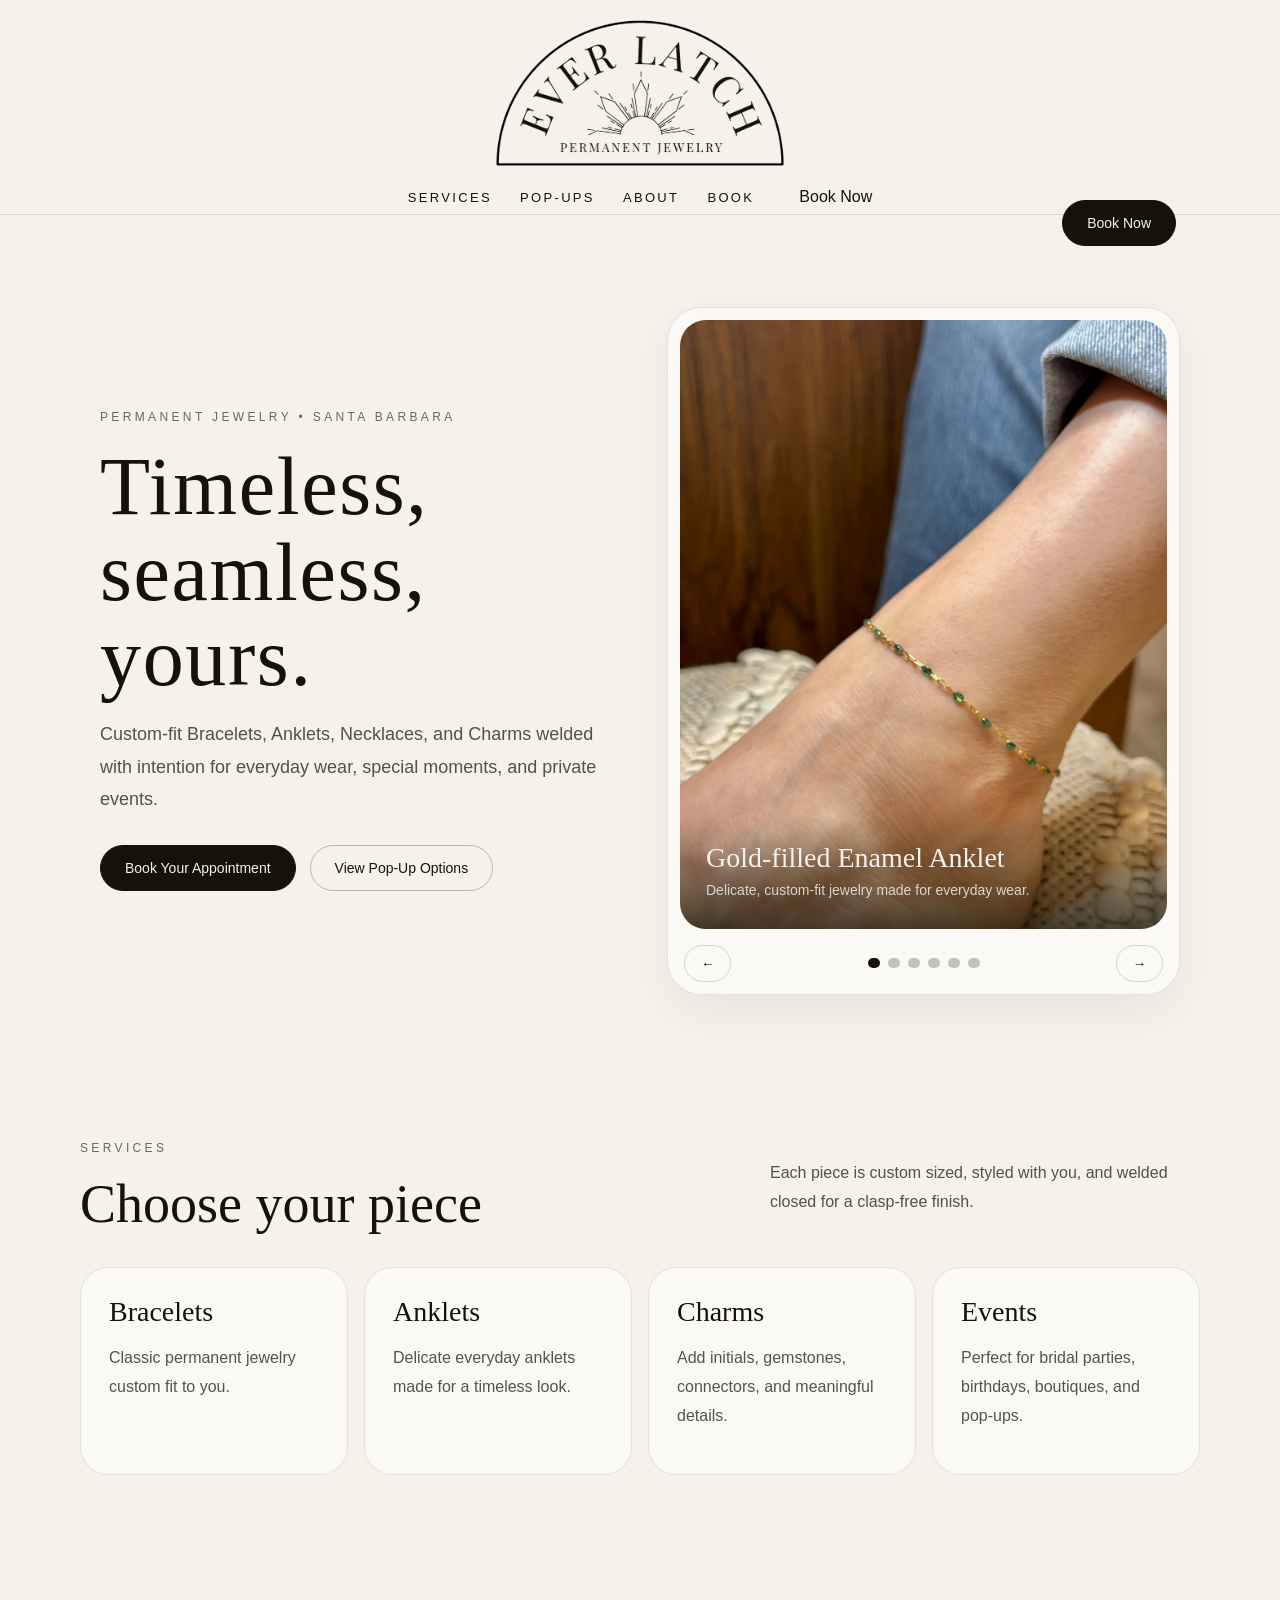
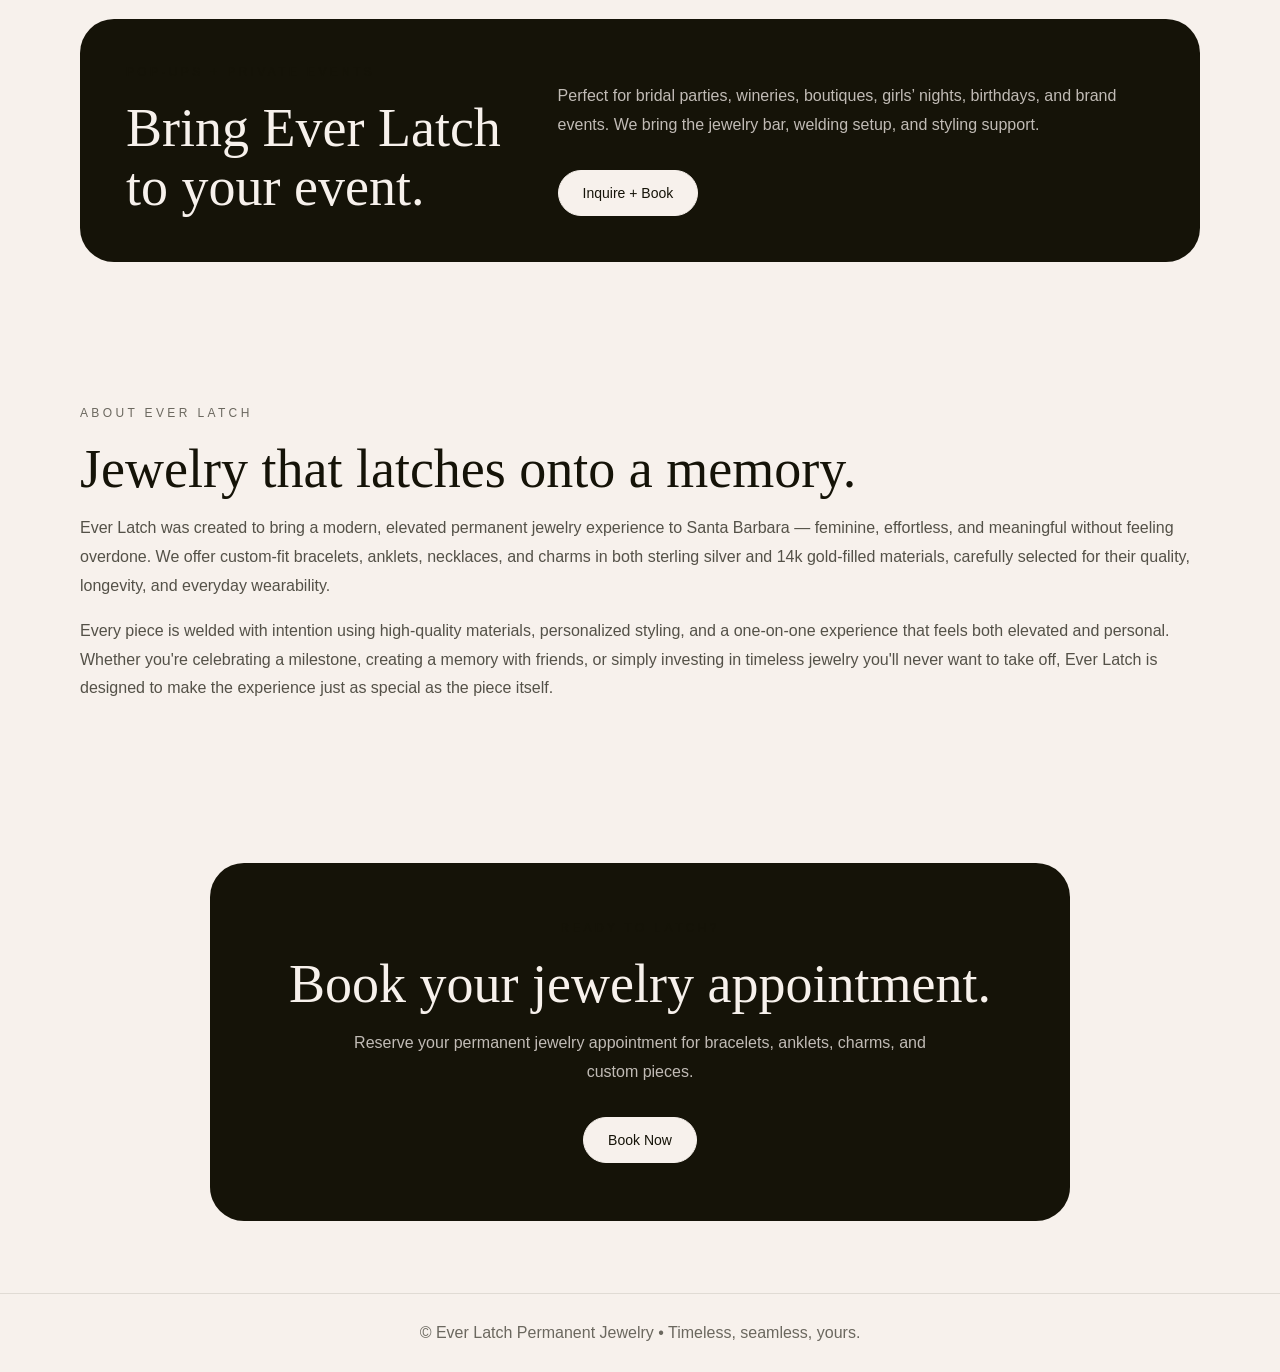
==== index.html @ 48a3379d "Update index.html" ====
<!doctype html>
<html lang="en">
<head>
  <meta charset="UTF-8">
  <meta name="viewport" content="width=device-width, initial-scale=1.0">
  <title>Ever Latch Permanent Jewelry</title>
  <meta name="description" content="Ever Latch Permanent Jewelry in Santa Barbara. Custom-fit bracelets, anklets, charms, and private events.">
  <style>
    * { box-sizing: border-box; }
    html { scroll-behavior: smooth; }
    body {
      margin: 0;
      background: #f7f1ec;
      color: #151308;
      font-family: Arial, sans-serif;
    }
    header {
      position: relative;
      background: rgba(247, 241, 236, 0.94);
      backdrop-filter: blur(10px);
      border-bottom: 1px solid rgba(21, 19, 8, 0.1);
    }
    .nav {
      max-width: 1120px;
      margin: 0 auto;
      padding: 8px 15px;
      display: flex;
      justify-content: center;
      position: relative;
      align-items: center;
      gap: 45px;

      position: relative;
    }
    .brand {
      font-family: Georgia, serif;
      font-size: 28px;
      letter-spacing: .25em;
      white-space: nowrap;
    }
    .brand img {
      height: 300px;
      width: auto;
      display: block;
    }
    nav { display: flex; gap: 28px; }
    nav a {
      text-decoration: none;
      color: #151308;
      font-size: 13px;
      letter-spacing: .18em;
      text-transform: uppercase;
    }
    .button {
      background: #151308;
      color: #f7f1ec;
      text-decoration: none;
      padding: 14px 24px;
      border-radius: 999px;
      display: inline-block;
      border: 1px solid #151308;
      font-size: 14px;
    }
    .header-button {
      position: absolute;
      top: 20px;
      right: 24px;
    }
    .button.outline {
      background: transparent;
      color: #151308;
      border-color: rgba(21, 19, 8, 0.25);
    }
    .button.light {
      background: #f7f1ec;
      color: #151308;
      border-color: #f7f1ec;
    }
    .hero {
      max-width: 1120px;
      margin: 0 auto;
      padding: 92px 20px 74px;
      display: grid;
      grid-template-columns: 1fr 1fr;
      gap: 54px;
      align-items: center;
    }
    .eyebrow {
      text-transform: uppercase;
      letter-spacing: .28em;
      font-size: 12px;
      color: rgba(21, 19, 8, .62);
      margin-bottom: 20px;
    }
    h1, h2, h3 {
      font-family: Georgia, serif;
      font-weight: 400;
      margin: 0;
    }
    h1 {
      font-size: clamp(52px, 7vw, 82px);
      line-height: 1.04;
      letter-spacing: .02em;
    }
    h2 {
      font-size: clamp(38px, 5vw, 54px);
      line-height: 1.08;
    }
    h3 { font-size: 28px; }
    p {
      line-height: 1.8;
      color: rgba(21, 19, 8, .72);
    }
    .hero-copy {
      font-size: 18px;
      max-width: 560px;
    }
    .actions {
      display: flex;
      gap: 14px;
      flex-wrap: wrap;
      margin-top: 30px;
    }
    .carousel {
      background: rgba(255, 255, 255, .54);
      border-radius: 34px;
      padding: 12px;
      border: 1px solid rgba(21, 19, 8, .1);
      box-shadow: 0 16px 50px rgba(21, 19, 8, .06);
    }
    .image-wrap {
      position: relative;
      aspect-ratio: 4 / 5;
      overflow: hidden;
      border-radius: 26px;
      background: #fbf8f5;
    }
    .image-wrap img {
      width: 100%;
      height: 100%;
      object-fit: cover;
      display: block;
    }
    .caption {
      position: absolute;
      left: 0;
      right: 0;
      bottom: 0;
      padding: 26px;
      background: linear-gradient(to top, rgba(21, 19, 8, .72), transparent);
      color: #f7f1ec;
    }
    .caption h3 { font-size: 28px; }
    .caption p {
      margin: 4px 0 0;
      color: rgba(247, 241, 236, .82);
      font-size: 14px;
    }
    .controls {
      display: flex;
      justify-content: space-between;
      align-items: center;
      margin-top: 16px;
      padding: 0 4px;
      position: relative;
      z-index: 20;
    }
    .arrow {
      background: transparent;
      border: 1px solid rgba(21, 19, 8, .16);
      padding: 10px 16px;
      border-radius: 999px;
      cursor: pointer;
      pointer-evnets: auto;
      z-index: 20;
    }
    .dots { display: flex; gap: 8px; }
    .dot {
      width: 10px;
      height: 10px;
      border-radius: 999px;
      background: rgba(21, 19, 8, .24);
      border: 0;
      cursor: pointer;
    }
    .image-wrap img {
      pointer-events: none;
    }
    .dot.active { background: #151308; }
    section { padding: 72px 20px; }
    .container {
      max-width: 1120px;
      margin: 0 auto;
    }
    .section-top {
      display: flex;
      justify-content: space-between;
      align-items: end;
      gap: 24px;
      margin-bottom: 34px;
    }
    .section-top p { max-width: 430px; }
    .grid {
      display: grid;
      grid-template-columns: repeat(4, 1fr);
      gap: 16px;
    }
    .card {
      background: rgba(255, 255, 255, .54);
      padding: 28px;
      border-radius: 28px;
      border: 1px solid rgba(21, 19, 8, .1);
    }
    .dark-band {
      background: #151308;
      color: #f7f1ec;
      border-radius: 34px;
      padding: 46px;
      display: grid;
      grid-template-columns: .8fr 1.2fr;
      gap: 34px;
      align-items: center;
    }
    .dark-band p { color: rgba(247, 241, 236, .76); }
    .book {
      background: #151308;
      color: #f7f1ec;
      border-radius: 34px;
      padding: 58px 30px;
      text-align: center;
      max-width: 860px;
      margin: auto;
    }
    .book p {
      color: rgba(247, 241, 236, .76);
      max-width: 620px;
      margin-left: auto;
      margin-right: auto;
    }
    footer {
      padding: 30px 20px;
      border-top: 1px solid rgba(21, 19, 8, .1);
      text-align: center;
      color: rgba(21, 19, 8, .62);
    }
    @media (max-width: 850px) {
      nav { display: none; }
      .nav .button { display: none; }
      .brand { font-size: 20px; letter-spacing: .18em; }
      .hero, .dark-band { grid-template-columns: 1fr; }
      .grid { grid-template-columns: 1fr; }
      .section-top { display: block; }
      section { padding: 54px 20px; }
      .hero { padding-top: 58px; gap: 36px; }
    }
    .top-logo {
      display: flex;
      justify-content: center;
      padding: 8px 0 2px;
    }
    .top-logo img {
      height: 170px;
      width: auto;
      display: block;
    }
      
  </style>
</head>

<body>
  <header>
    <div class="top-logo">
      <img src="images/EverLatchHL.png" alt="Ever Latch Logo">
      </div>
     <div class="nav">
      <nav>
        <a href="#services">Services</a>
        <a href="#events">Pop-Ups</a>
        <a href="#about">About</a>
        <a href="#book">Book</a>
      </nav>
      <a class="button header-button" href="https://book.squareup.com/appointments/vas2z8w1ss5yg8/location/LW295DB8795T6/services?buttonTextColor=ffffff&color=274b3a&locale=en&referrer=so&service_id=DXHAM6MCRI23MZCAGVRUA2XA" target="_blank" rel="noopener">Book Now</a>
       Book Now
       </a>
     </div>
  </header>

  <main>
    <section class="hero">
      <div>
        <div class="eyebrow">Permanent Jewelry • Santa Barbara</div>
        <h1>Timeless, seamless, yours.</h1>
        <p class="hero-copy">Custom-fit Bracelets, Anklets, Necklaces, and Charms welded with intention for everyday wear, special moments, and private events.</p>
        <div class="actions">
          <a class="button" href="https://book.squareup.com/appointments/vas2z8w1ss5yg8/location/LW295DB8795T6/services?buttonTextColor=ffffff&color=274b3a&locale=en&referrer=so&service_id=DXHAM6MCRI23MZCAGVRUA2XA" target="_blank" rel="noopener">Book Your Appointment</a>
          <a class="button outline" href="#events">View Pop-Up Options</a>
        </div>
      </div>

      <div class="carousel">
        <div class="image-wrap">
          <img id="carousel-image" src="images/EnamelAnklet.jpg" alt="Ever Latch jewelry">
          <div class="caption">
            <h3 id="carousel-title"></h3>
            <p id="carousel-caption"></p>
          </div>
        </div>
        <div class="controls">
          <button class="arrow" id="prev" aria-label="Previous photo">←</button>
          <div class="dots" id="dots"></div>
          <button class="arrow" id="next" aria-label="Next photo">→</button>
        </div>
      </div>
    </section>

    <section id="services">
      <div class="container">
        <div class="section-top">
          <div>
            <div class="eyebrow">Services</div>
            <h2>Choose your piece</h2>
          </div>
          <p>Each piece is custom sized, styled with you, and welded closed for a clasp-free finish.</p>
        </div>

        <div class="grid">
          <div class="card"><h3>Bracelets</h3><p>Classic permanent jewelry custom fit to you.</p></div>
          <div class="card"><h3>Anklets</h3><p>Delicate everyday anklets made for a timeless look.</p></div>
          <div class="card"><h3>Charms</h3><p>Add initials, gemstones, connectors, and meaningful details.</p></div>
          <div class="card"><h3>Events</h3><p>Perfect for bridal parties, birthdays, boutiques, and pop-ups.</p></div>
        </div>
      </div>
    </section>

    <section id="events">
      <div class="container">
        <div class="dark-band">
          <div>
            <div class="eyebrow">Pop-Ups + Private Events</div>
            <h2>Bring Ever Latch to your event.</h2>
          </div>
          <div>
            <p>Perfect for bridal parties, wineries, boutiques, girls’ nights, birthdays, and brand events. We bring the jewelry bar, welding setup, and styling support.</p>
            <div class="actions">
              <a class="button light" href="https://form.jotform.com/261466864950064" target="_blank" rel="noopener">Inquire + Book</a>
            </div>
          </div>
        </div>
      </div>
    </section>

    <section id="about">
      <div class="container">
        <div class="eyebrow">About Ever Latch</div>
        <h2>Jewelry that latches onto a memory.</h2>
        <p> 
          Ever Latch was created to bring a modern, elevated permanent jewelry experience to Santa Barbara — feminine, effortless, and meaningful without feeling overdone. We offer custom-fit bracelets, anklets, necklaces, and charms in both sterling silver and 14k gold-filled materials, carefully selected for their quality, longevity, and everyday wearability.
</p>

<p>
  Every piece is welded with intention using high-quality materials, personalized styling, and a one-on-one experience that feels both elevated and personal. Whether you're celebrating a milestone, creating a memory with friends, or simply investing in timeless jewelry you'll never want to take off, Ever Latch is designed to make the experience just as special as the piece itself.
</p>
      </div>
    </section>

    <section id="book">
      <div class="book">
        <div class="eyebrow">Ready to latch?</div>
        <h2>Book your jewelry appointment.</h2>
        <p>Reserve your permanent jewelry appointment for bracelets, anklets, charms, and custom pieces.</p>
        <div class="actions" style="justify-content:center">
          <a class="button light" href="https://book.squareup.com/appointments/vas2z8w1ss5yg8/location/LW295DB8795T6/services?buttonTextColor=ffffff&color=274b3a&locale=en&referrer=so&service_id=DXHAM6MCRI23MZCAGVRUA2XA" target="_blank" rel="noopener">Book Now</a>
        </div>
      </div>
    </section>
  </main>

  <footer>© Ever Latch Permanent Jewelry • Timeless, seamless, yours.</footer>

  <script>
    const photos = [
      {
        src: "images/EnamelAnklet.jpg",
        alt: "Specialty Chain",
        title: "Gold-filled Enamel Anklet",
        caption: "Delicate, custom-fit jewelry made for everyday wear."
      },
      {
        src: "images/GoldStacker.jpg",
        alt: "14k Gold-Filled chains",
        title: "14k Gold-Filled chains",
        caption: "Simple gold layers with an effortless finish."
      },
      {
        src: "images/CharmsandChains.jpg",
        alt: "Chains, charms + connectors",
        title: "Chains, charms + connectors",
        caption: "Curated details to make your piece personal."
      },
      {
        src: "images/MixedMetals.jpg",
        alt: "Mixed Metal Styling",
        title: "Mixed Metal Styling",
        caption: "Layered bracelets with meaningful accents."
      },
      {
        src: "images/GoldBirthstone.jpg",
        alt: "Tiny details",
        title: "Tiny details",
        caption: "A subtle connector for the perfect finishing touch."
      },
      {
        src: "images/Gold-B.jpg",
        alt: "Personalized jewelry",
        title: "Personalized jewelry",
        caption: "Initial charms and keepsake pieces welded to you."
      }
    ];

    let active = 0;

    const image = document.getElementById("carousel-image");
    const title = document.getElementById("carousel-title");
    const caption = document.getElementById("carousel-caption");
    const dots = document.getElementById("dots");

    function render() {
      image.src = photos[active].src;
      image.alt = photos[active].alt;
      title.textContent = photos[active].title;
      caption.textContent = photos[active].caption;

      dots.innerHTML = "";

      photos.forEach((_, index) => {
        const dot = document.createElement("button");
        dot.className = "dot" + (index === active ? " active" : "");
        dot.setAttribute("aria-label", "Show photo " + (index + 1));
        dot.onclick = () => {
          active = index;
          render();
        };
        dots.appendChild(dot);
      });
    }

    document.getElementById("prev").onclick = () => {
      active = (active - 1 + photos.length) % photos.length;
      render();
    };

    document.getElementById("next").onclick = () => {
      active = (active + 1) % photos.length;
      render();
    };

    setInterval(() => {
      active = (active + 1) % photos.length;
      render();
    }, 4000);

    render();
  </script>
</body>
</html>
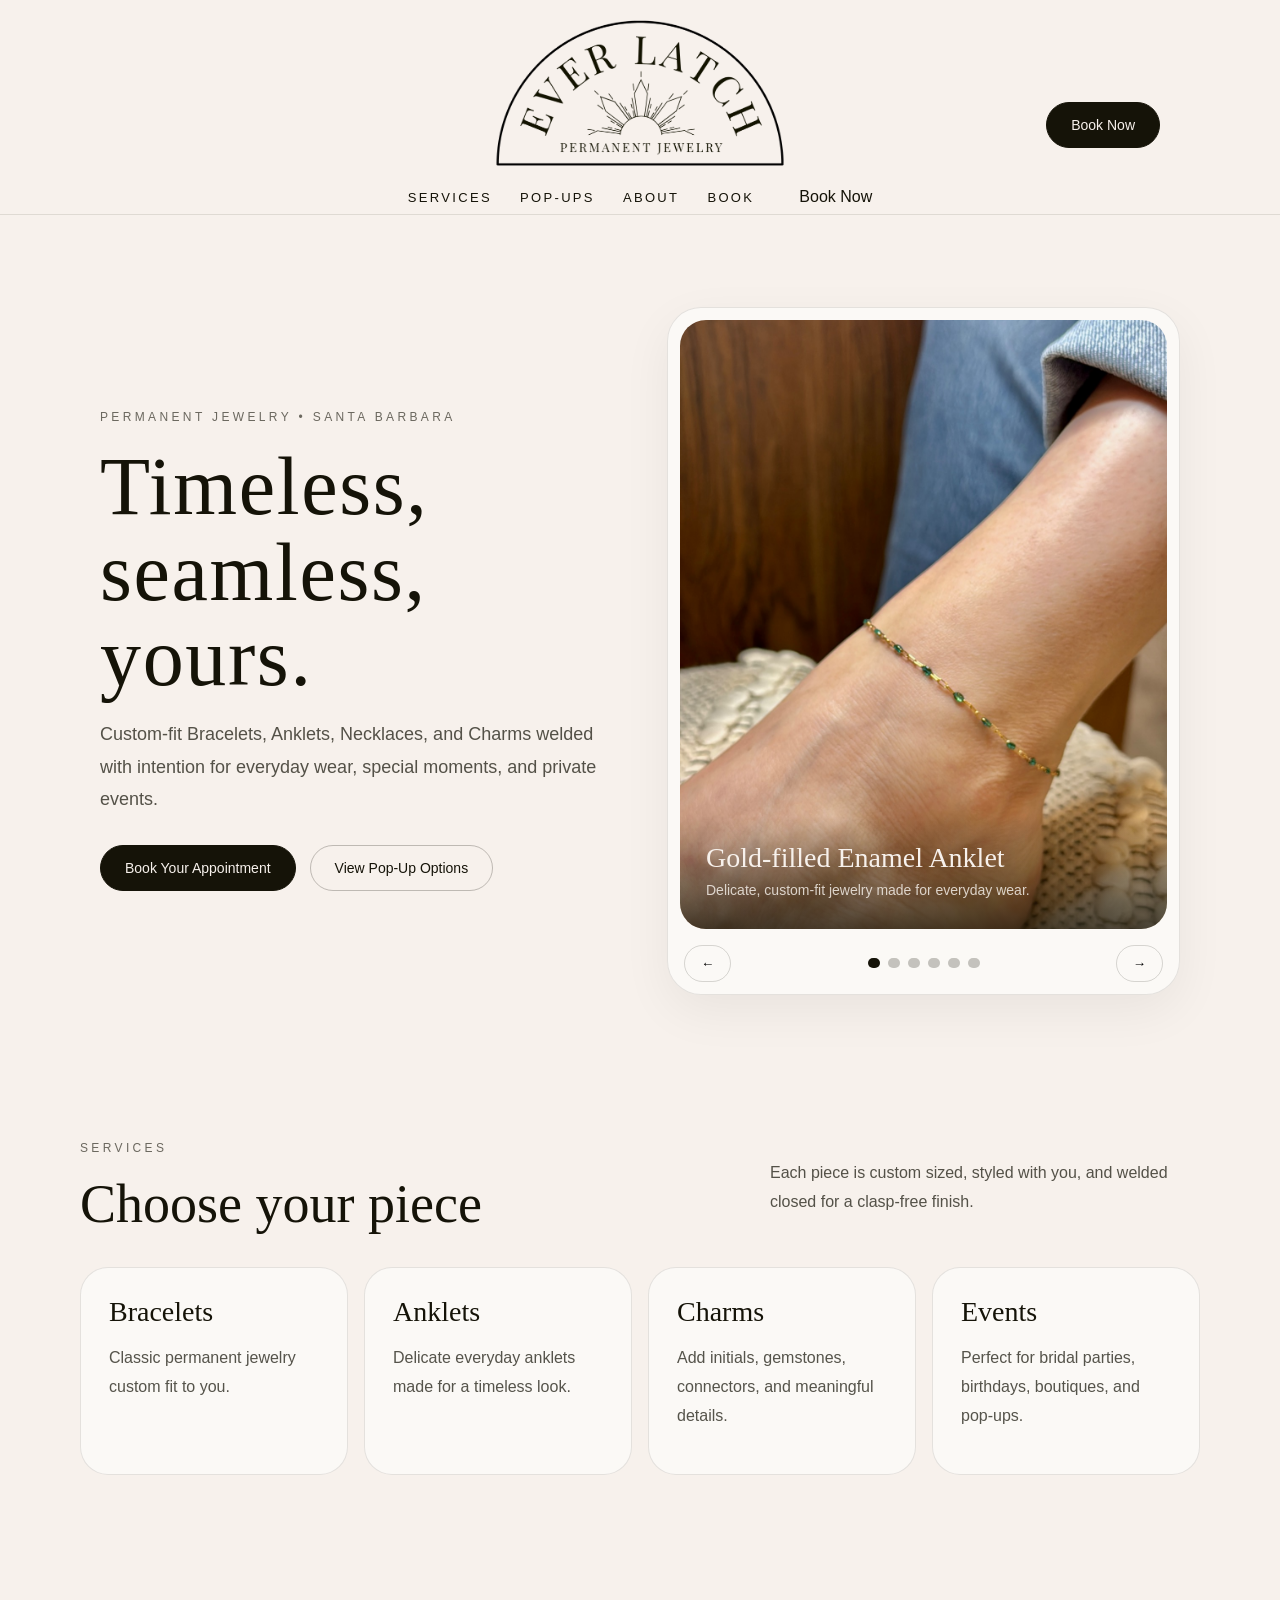
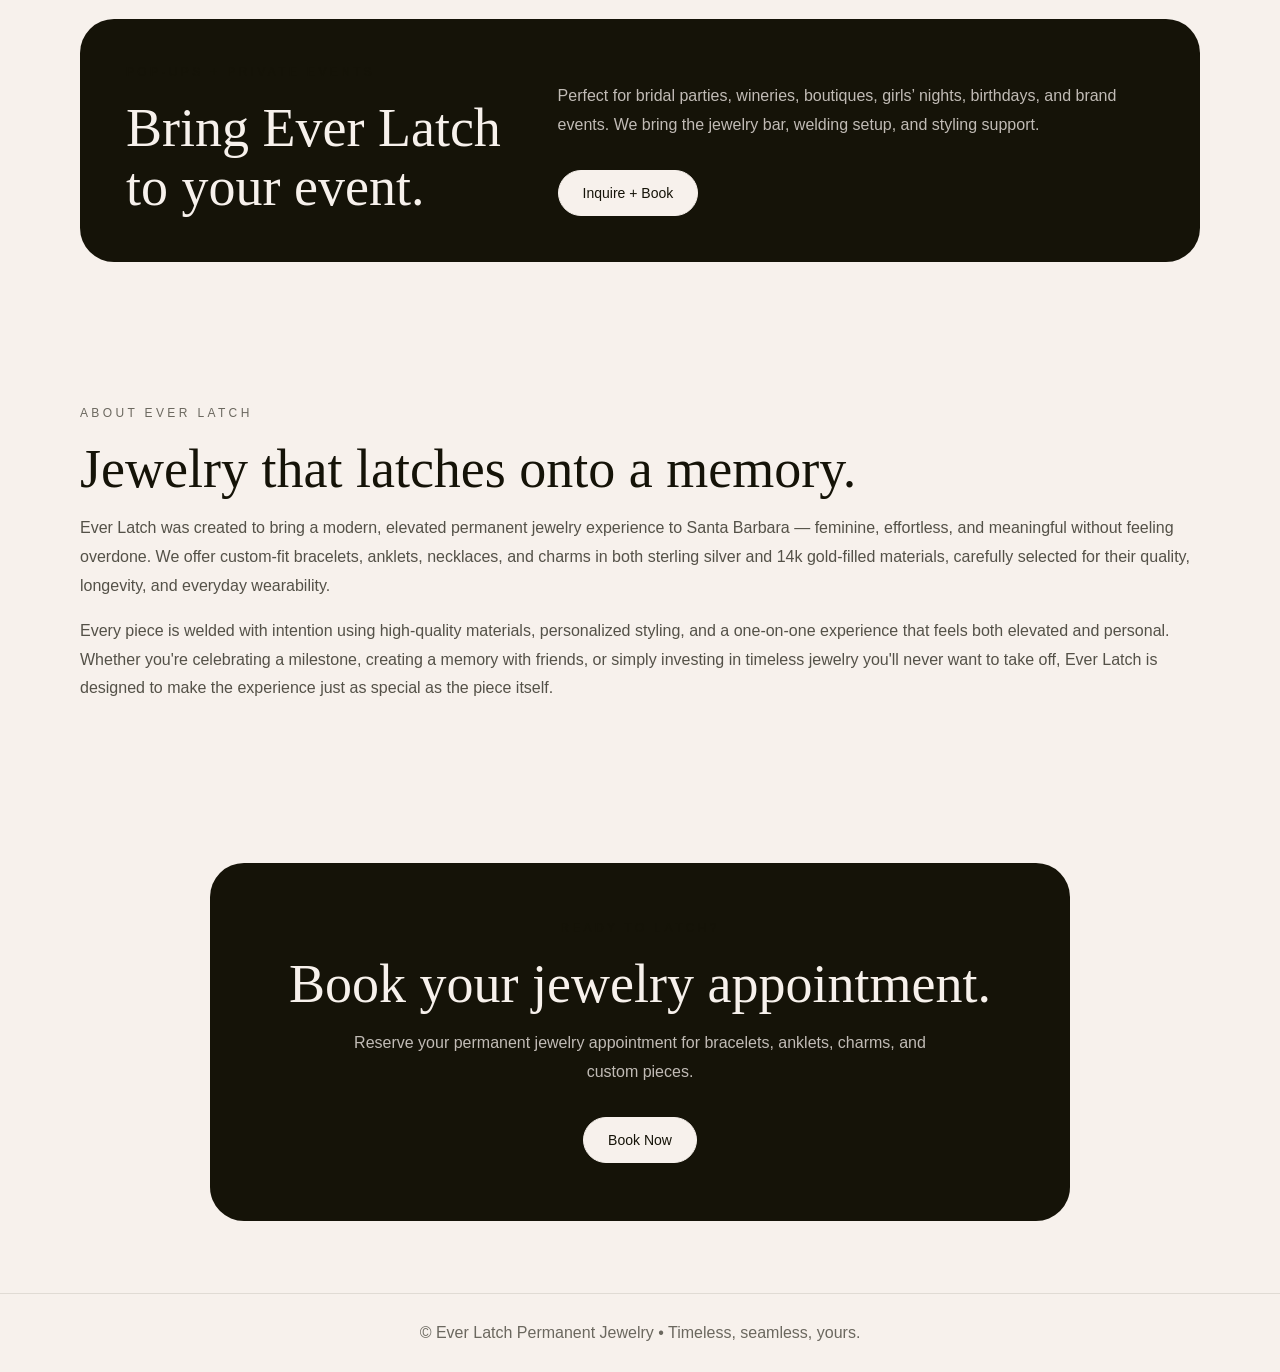
==== commit 3208509a: "Update index.html" ====
--- a/index.html
+++ b/index.html
@@ -63,8 +63,8 @@
     }
     .header-button {
       position: absolute;
-      top: 20px;
-      right: 24px;
+      top: -78px;
+      right: 40px;
     }
     .button.outline {
       background: transparent;
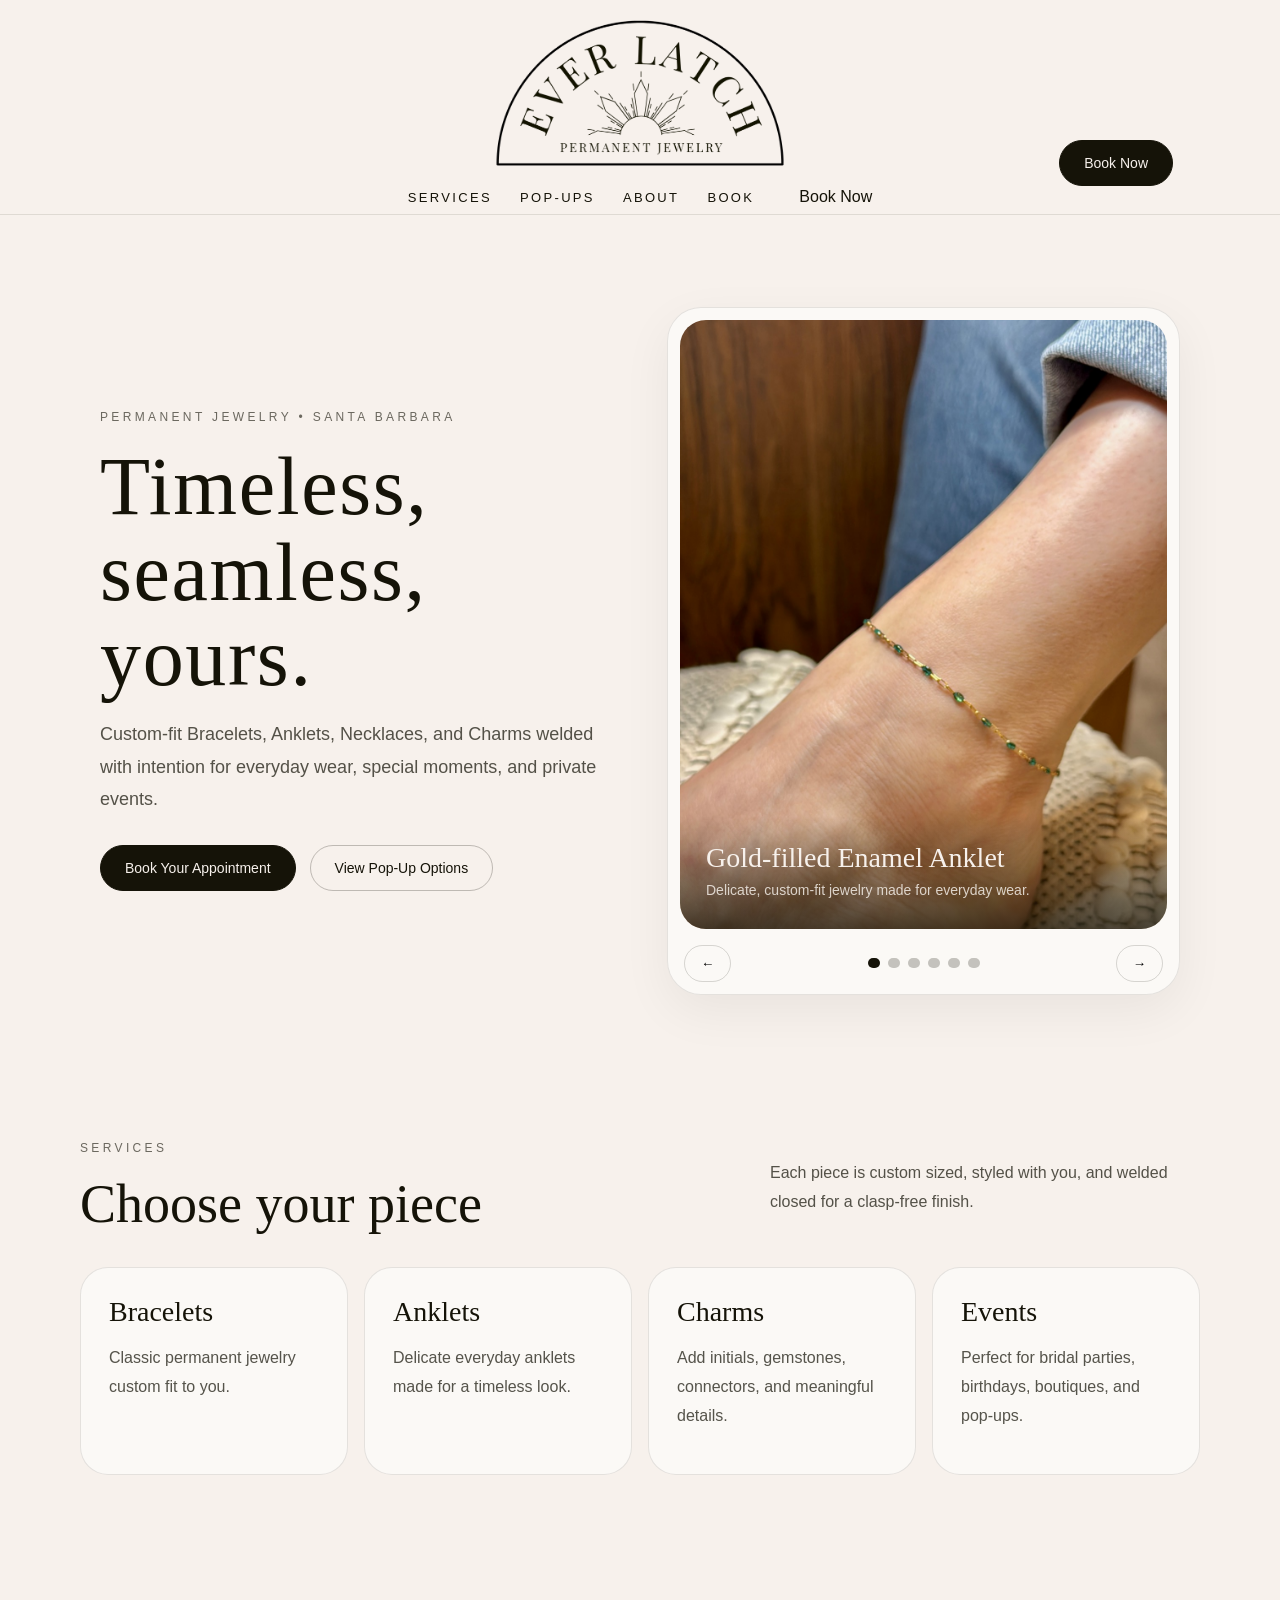
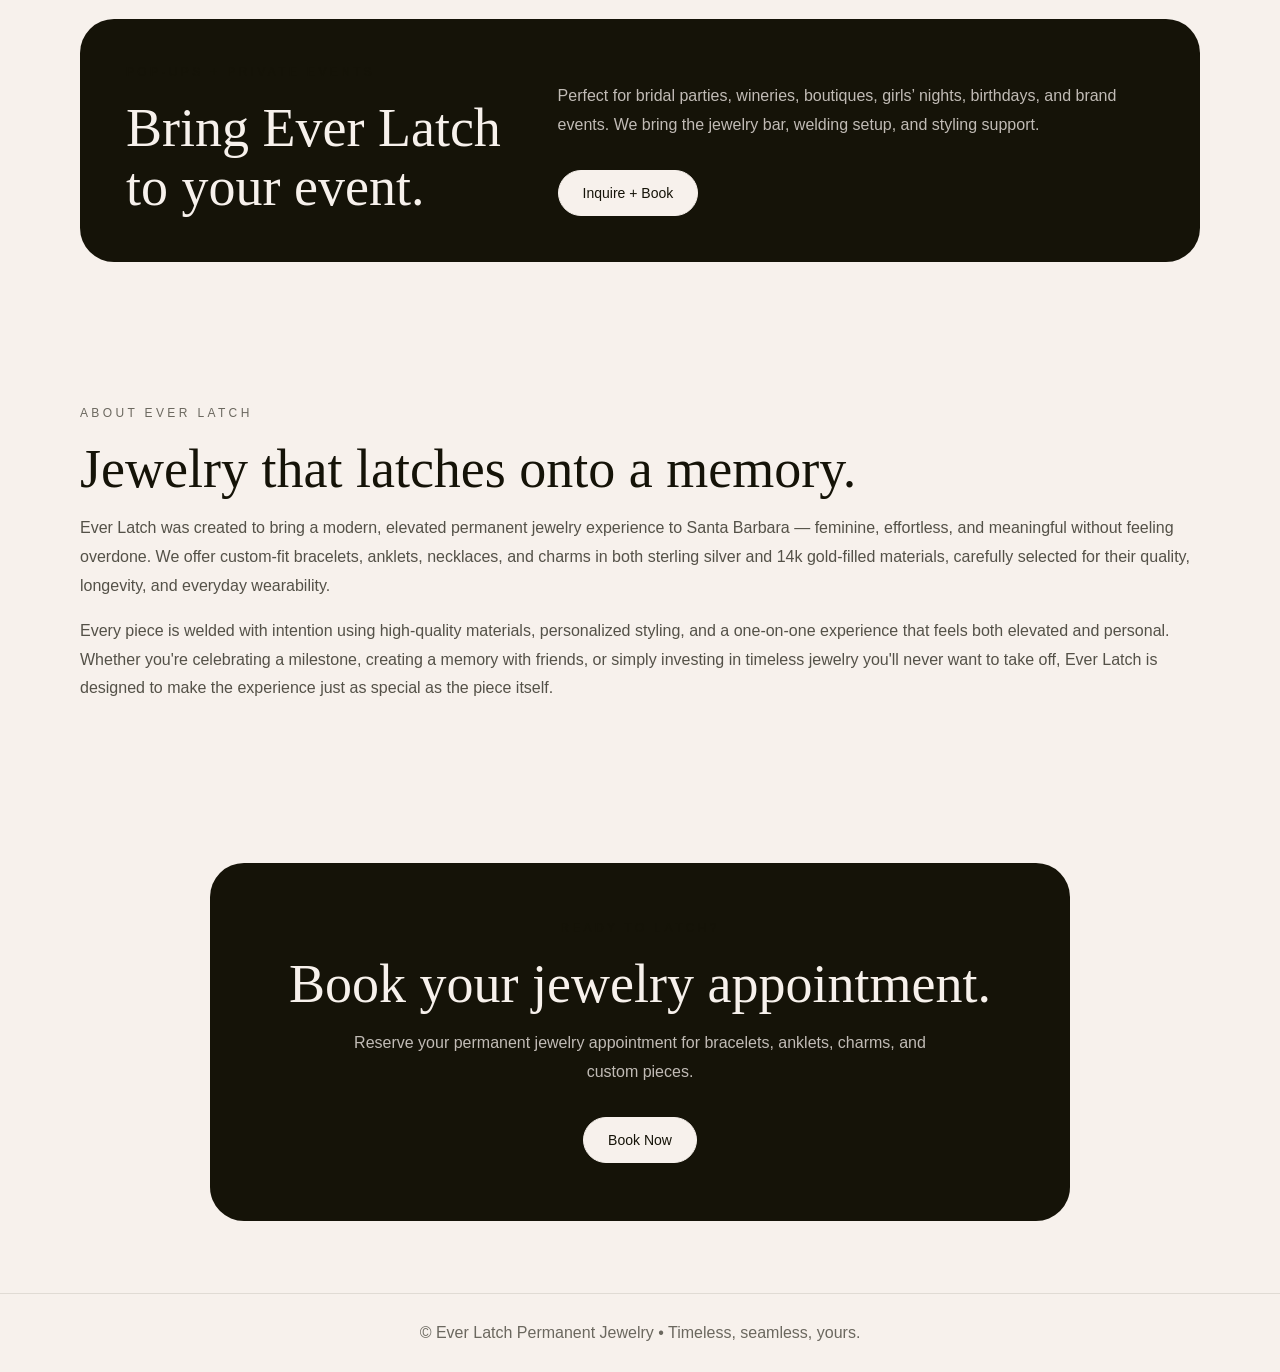
==== commit 266cd06d: "Update index.html" ====
--- a/index.html
+++ b/index.html
@@ -63,8 +63,8 @@
     }
     .header-button {
       position: absolute;
-      top: -78px;
-      right: 40px;
+      top:-40px;
+      right:27px;
     }
     .button.outline {
       background: transparent;
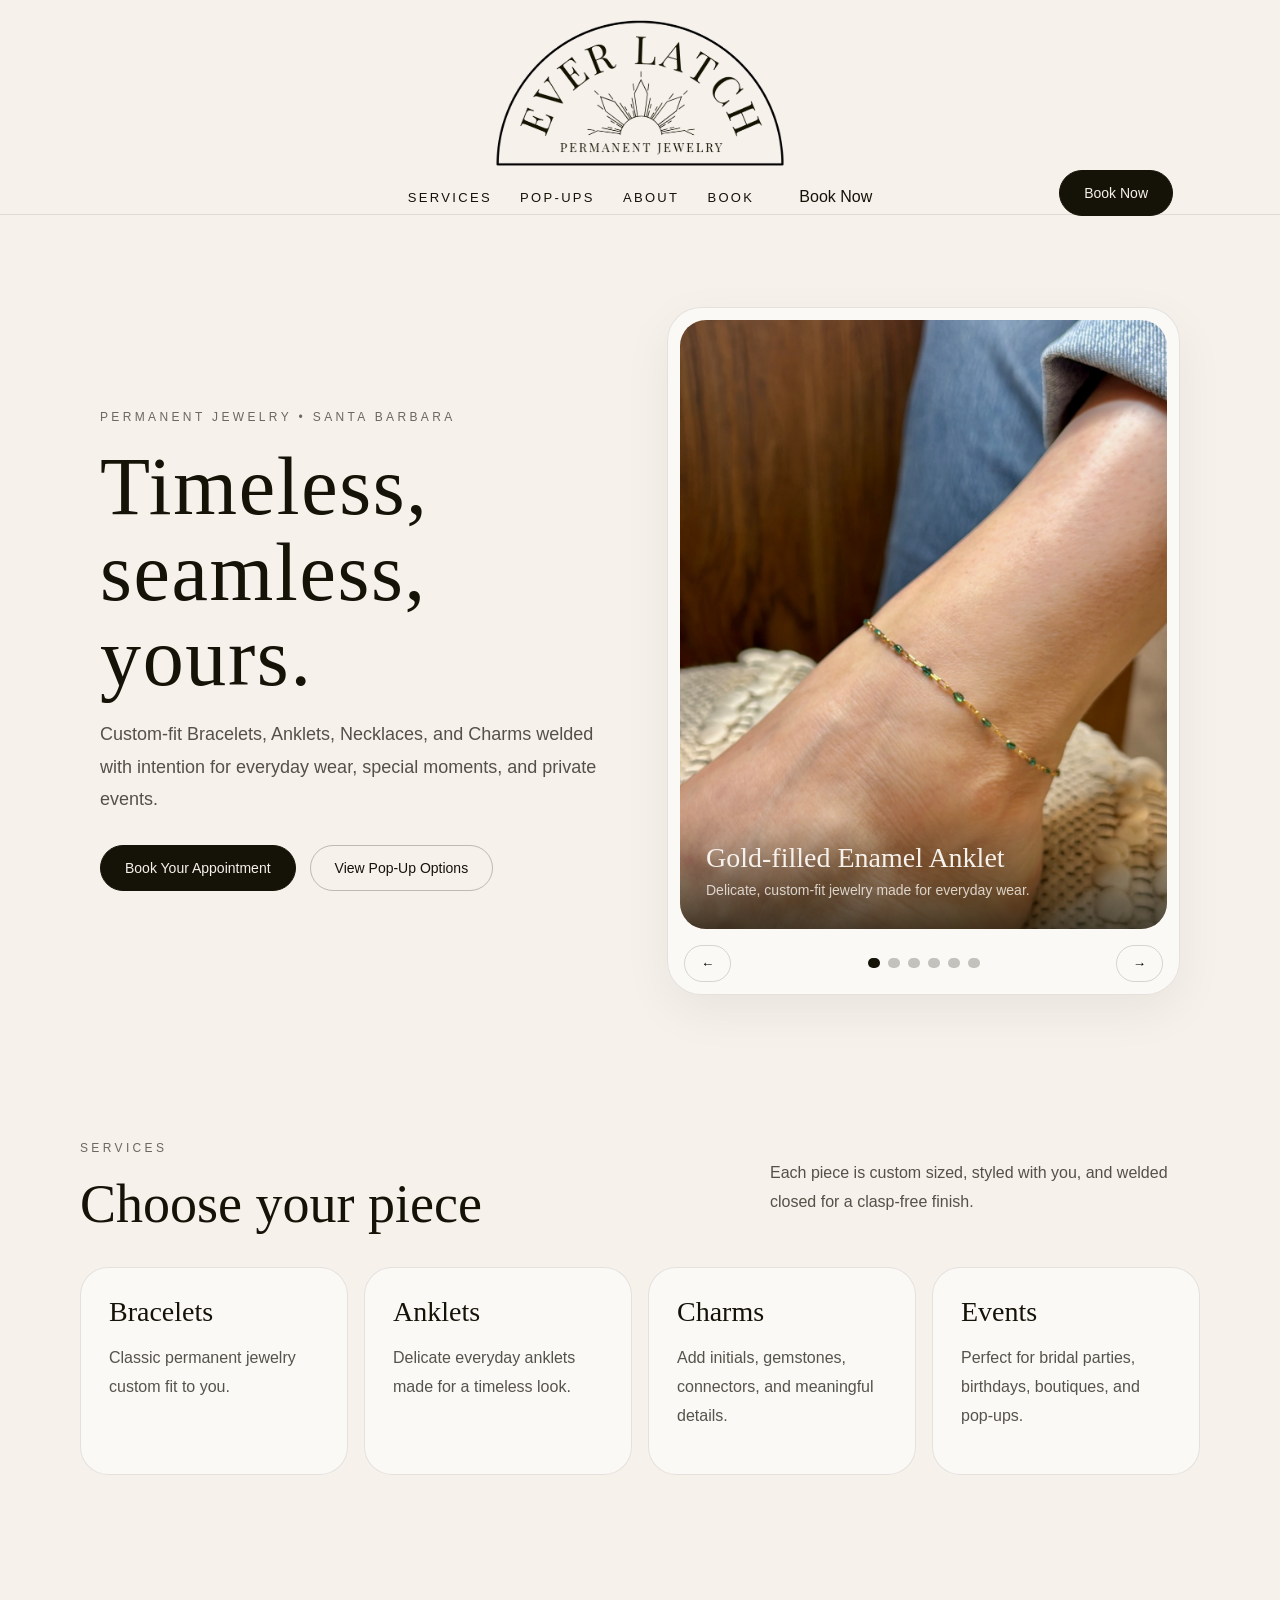
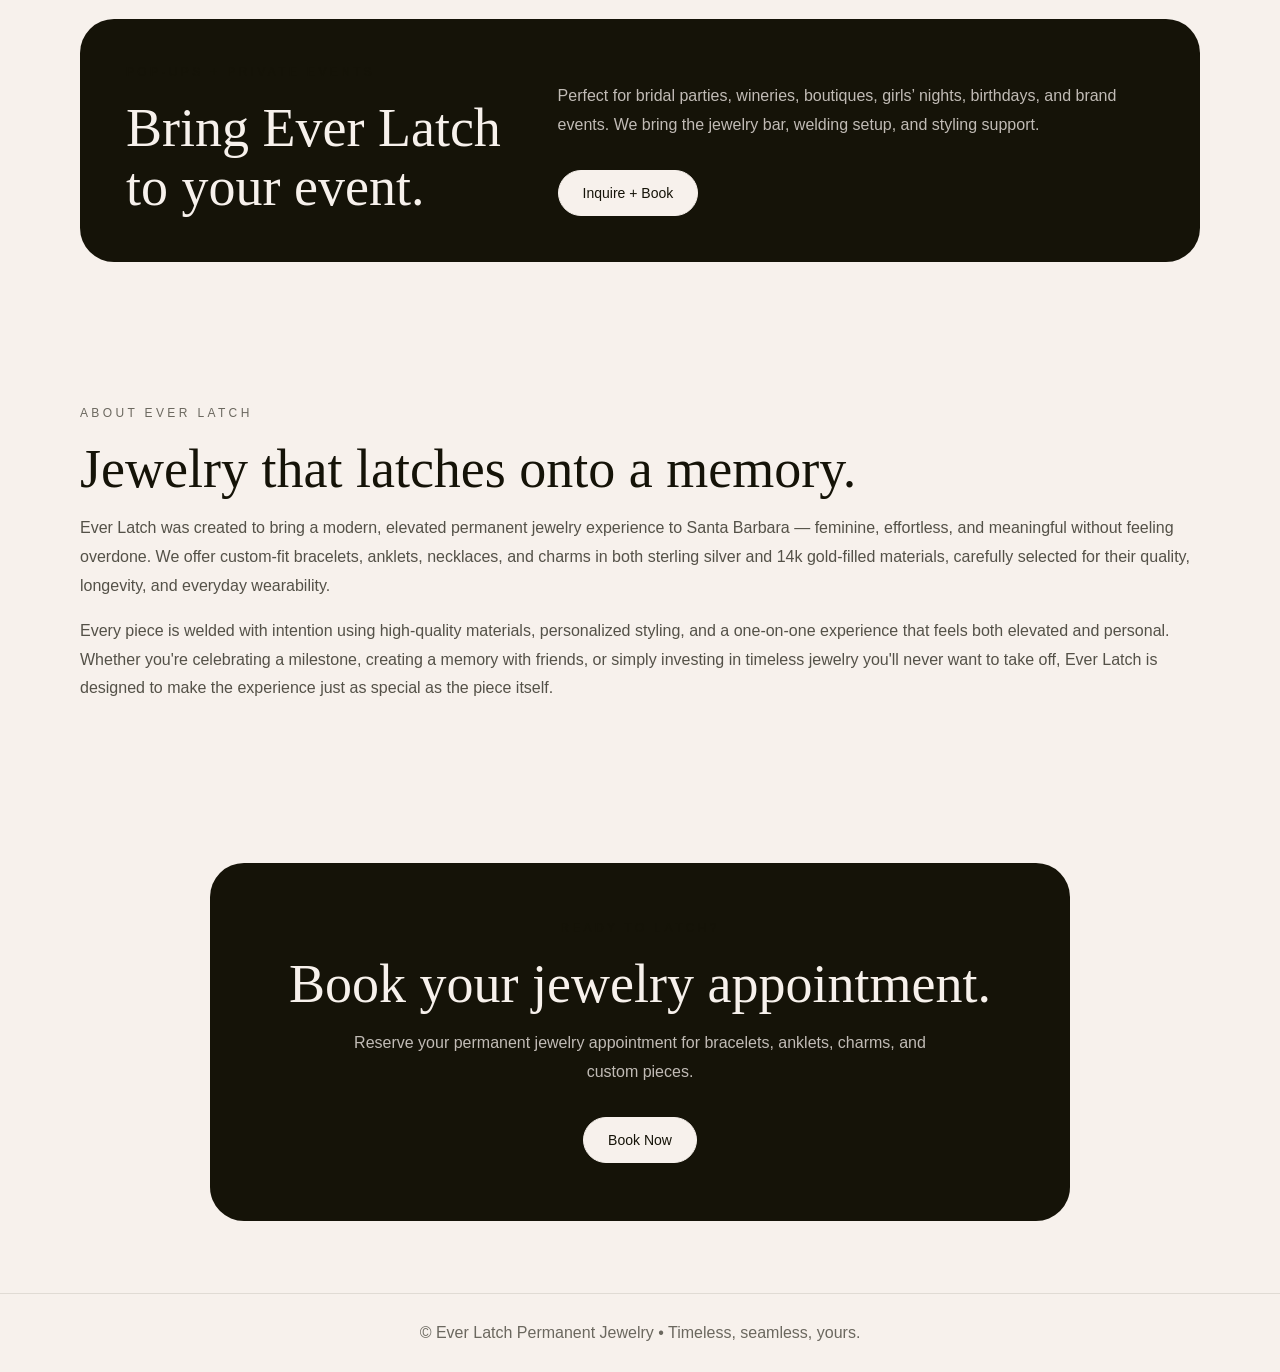
==== commit f2af45d8: "Update index.html" ====
--- a/index.html
+++ b/index.html
@@ -63,7 +63,7 @@
     }
     .header-button {
       position: absolute;
-      top:-40px;
+      top:-10px;
       right:27px;
     }
     .button.outline {
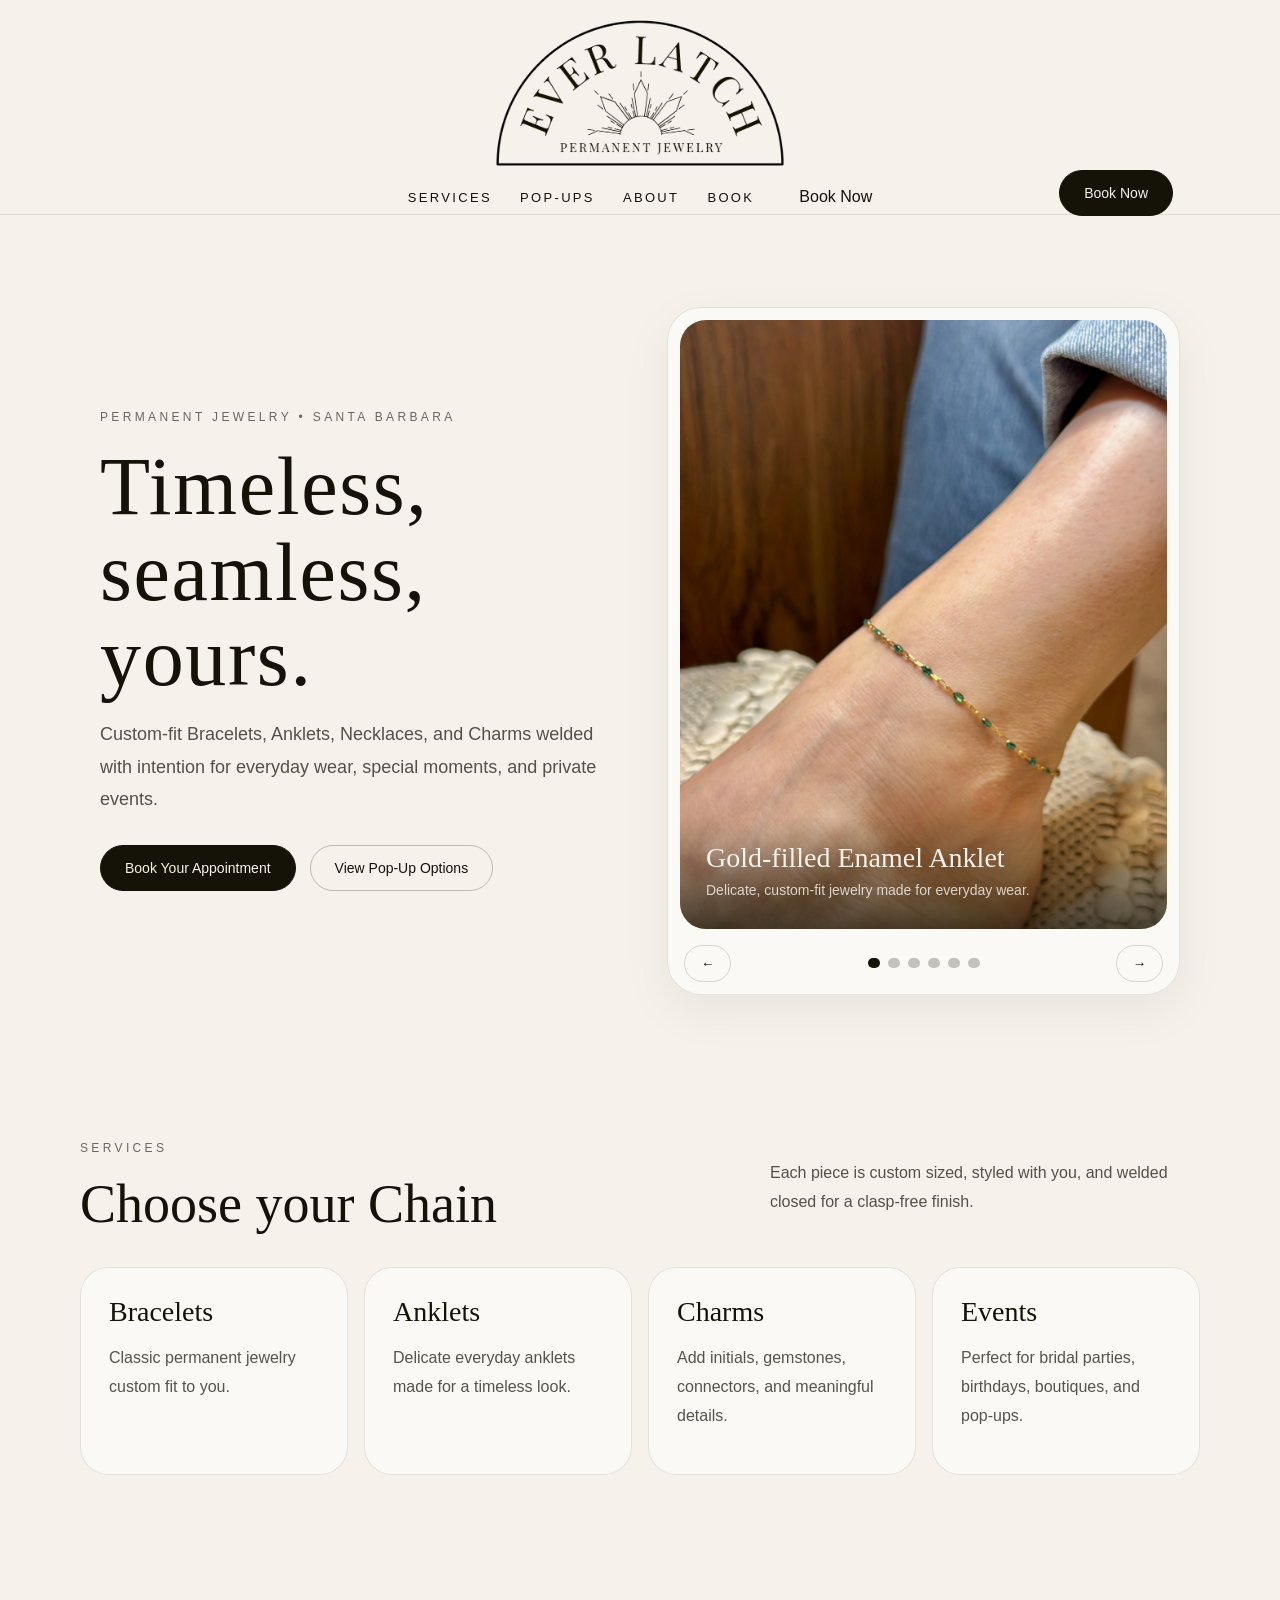
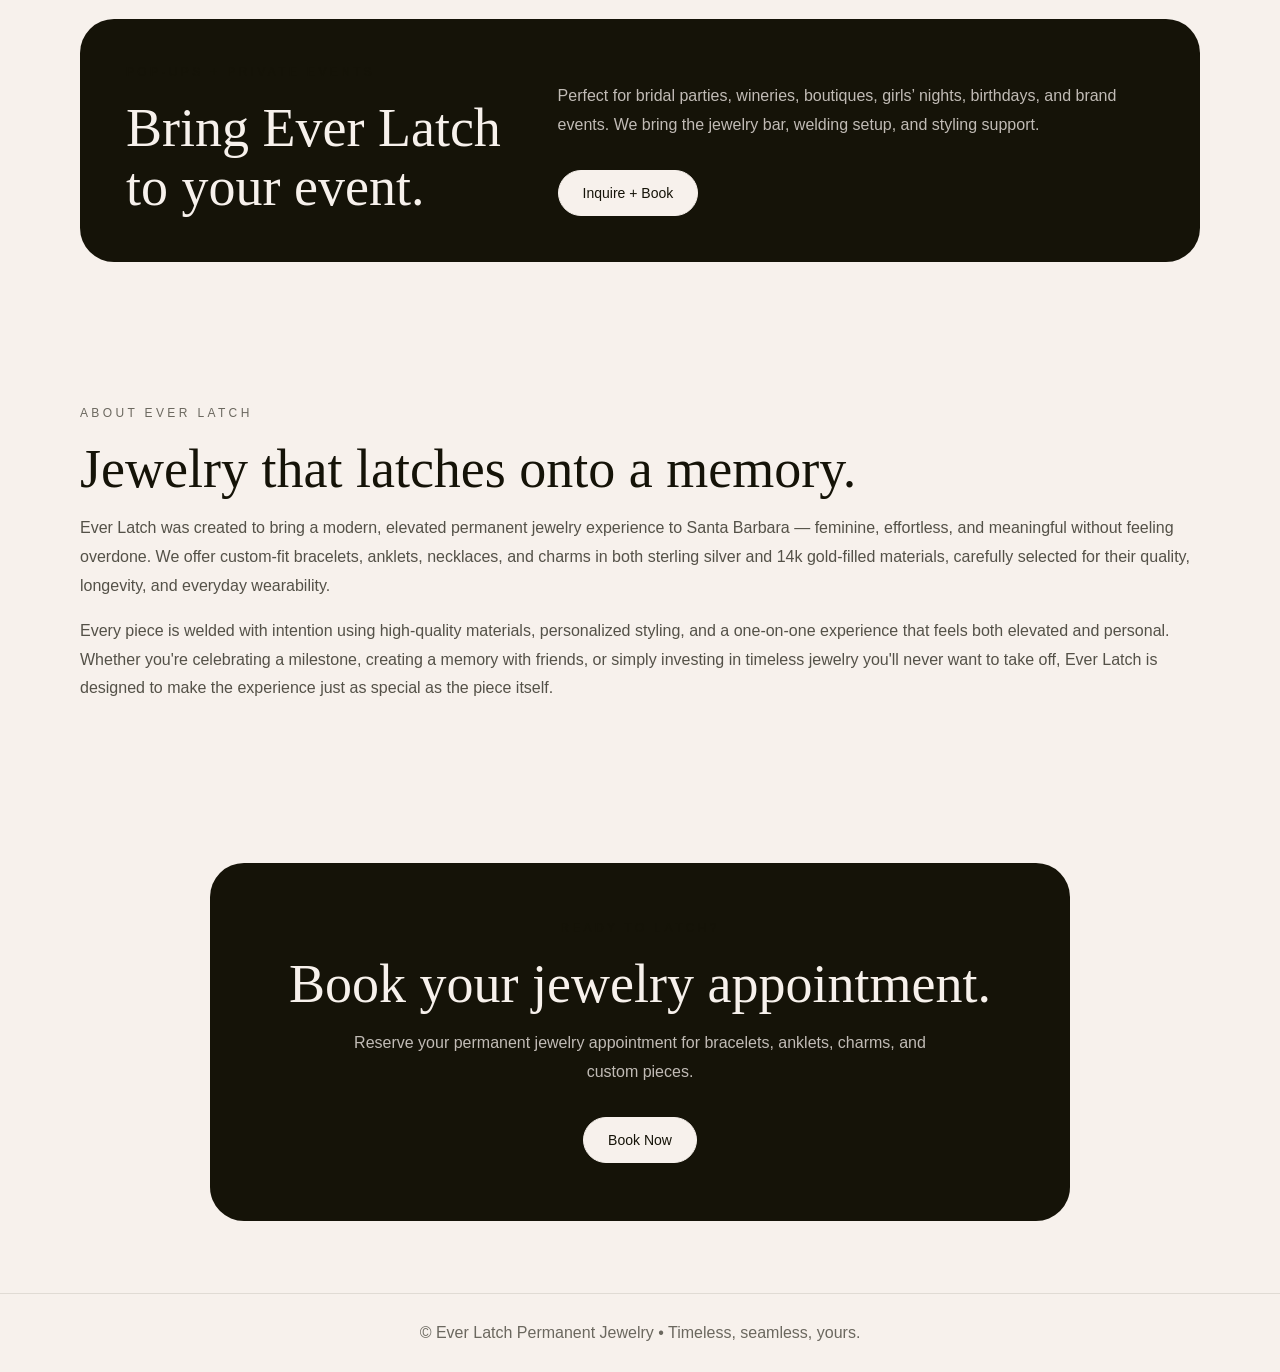
==== commit 881101d4: "Update index.html" ====
--- a/index.html
+++ b/index.html
@@ -63,8 +63,8 @@
     }
     .header-button {
       position: absolute;
-      top:-10px;
-      right:27px;
+      top: -10px;
+      right: 27px;
     }
     .button.outline {
       background: transparent;
@@ -318,7 +318,7 @@
         <div class="section-top">
           <div>
             <div class="eyebrow">Services</div>
-            <h2>Choose your piece</h2>
+            <h2>Choose your Chain</h2>
           </div>
           <p>Each piece is custom sized, styled with you, and welded closed for a clasp-free finish.</p>
         </div>
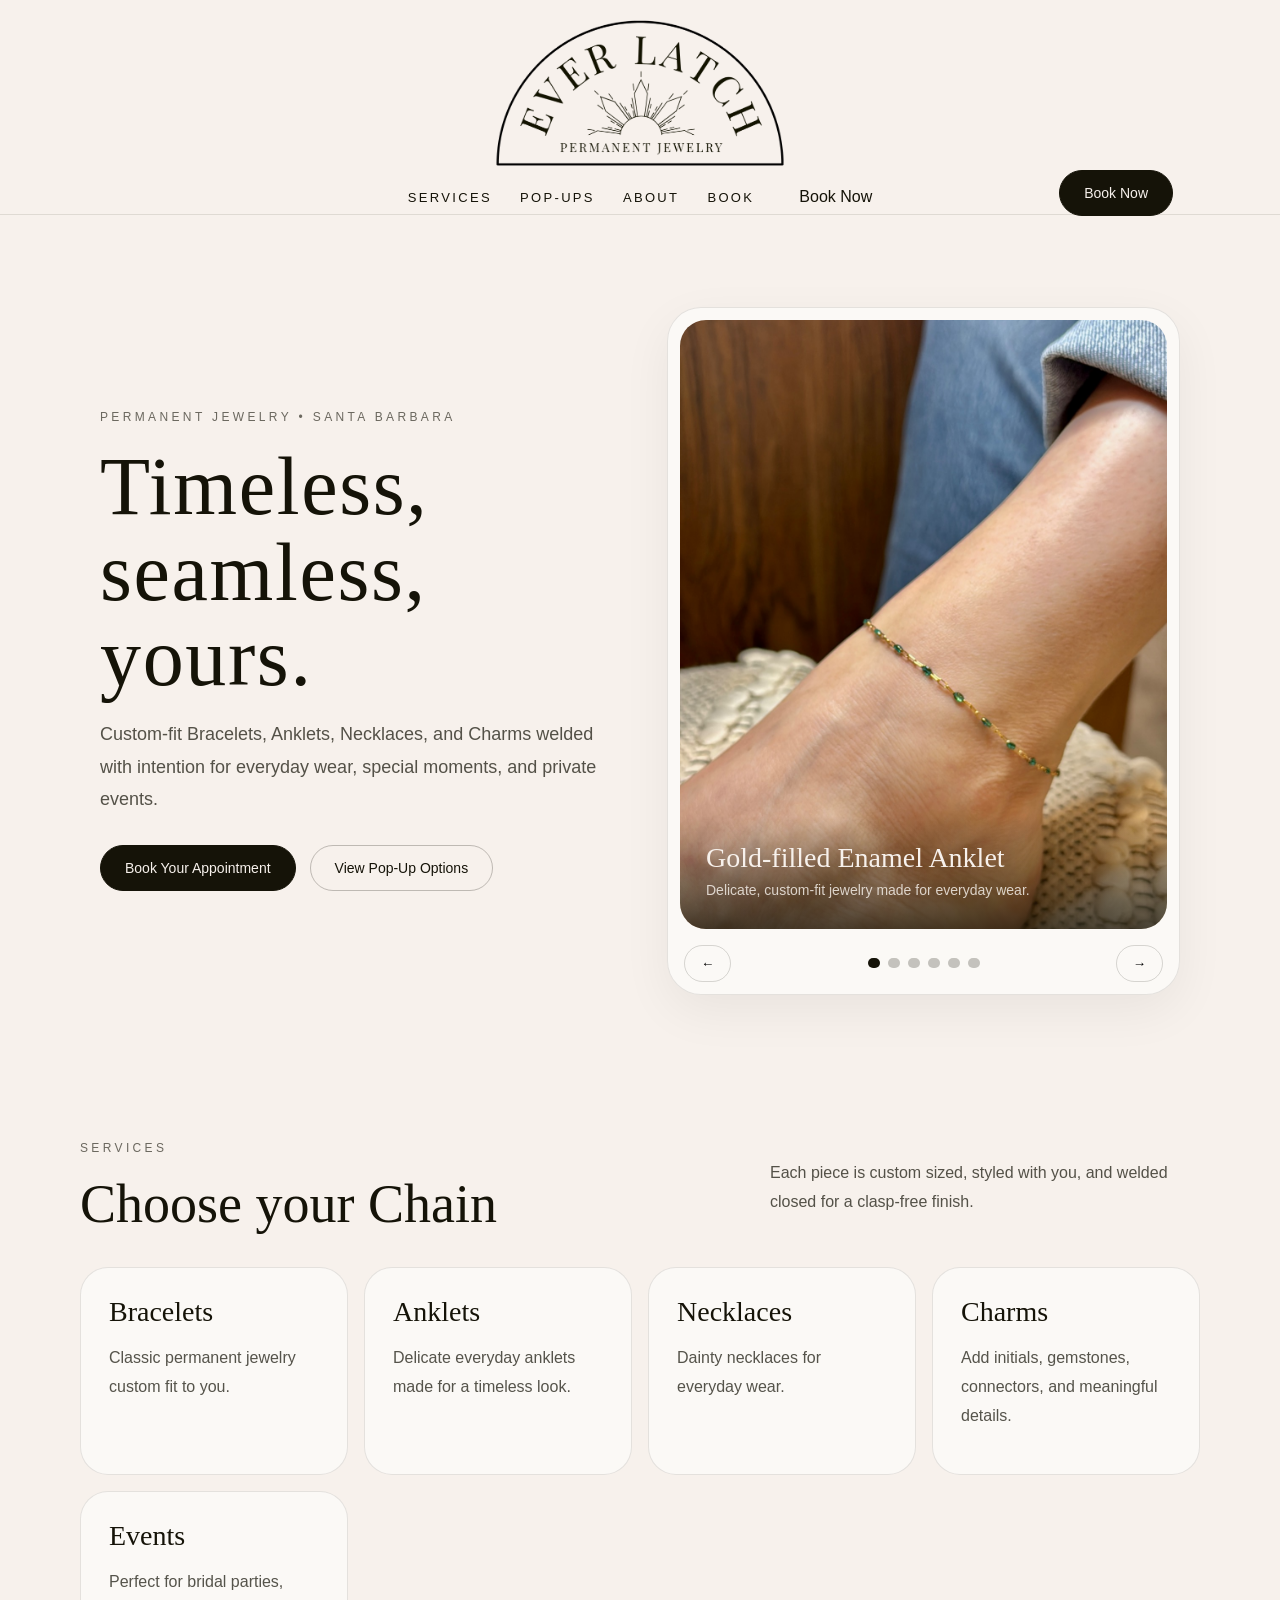
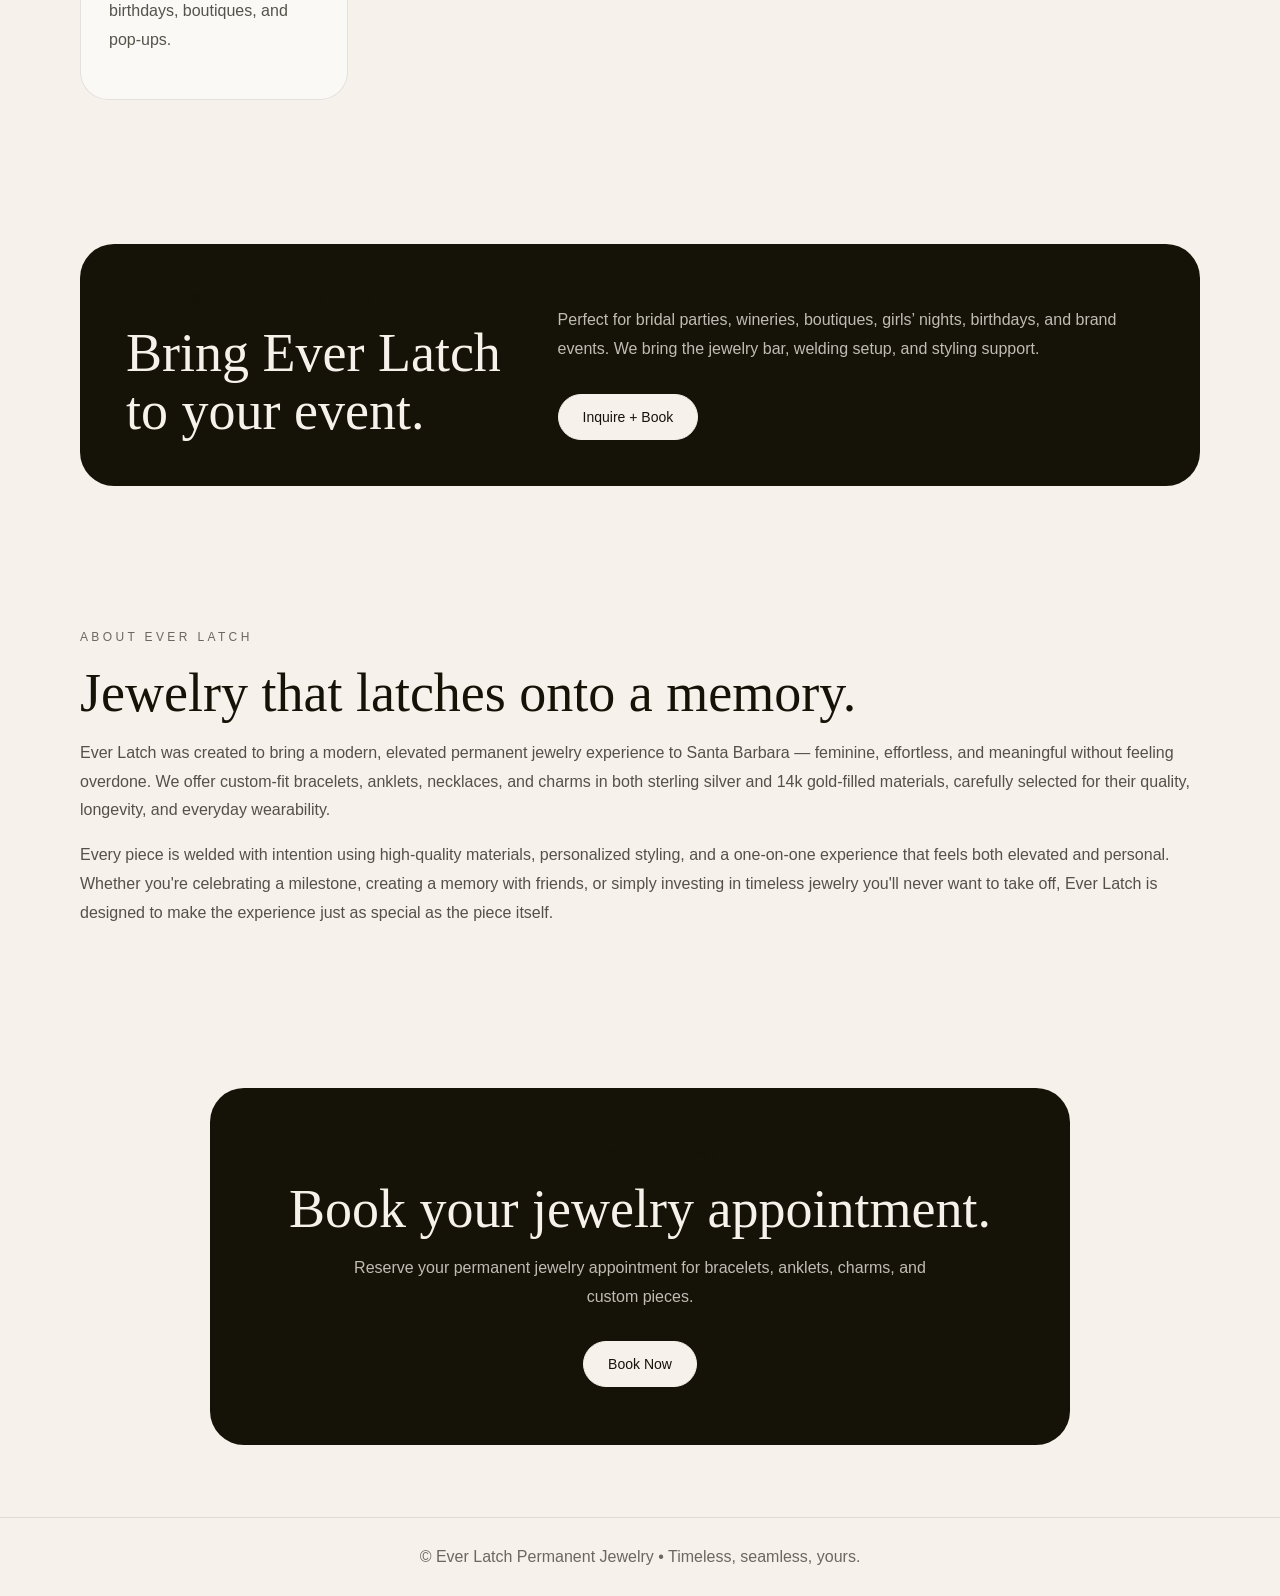
==== commit 15947bc4: "Update index.html" ====
--- a/index.html
+++ b/index.html
@@ -326,6 +326,7 @@
         <div class="grid">
           <div class="card"><h3>Bracelets</h3><p>Classic permanent jewelry custom fit to you.</p></div>
           <div class="card"><h3>Anklets</h3><p>Delicate everyday anklets made for a timeless look.</p></div>
+          <div class="card"><h3>Necklaces</h3><p>Dainty necklaces for everyday wear.</p></div>
           <div class="card"><h3>Charms</h3><p>Add initials, gemstones, connectors, and meaningful details.</p></div>
           <div class="card"><h3>Events</h3><p>Perfect for bridal parties, birthdays, boutiques, and pop-ups.</p></div>
         </div>
